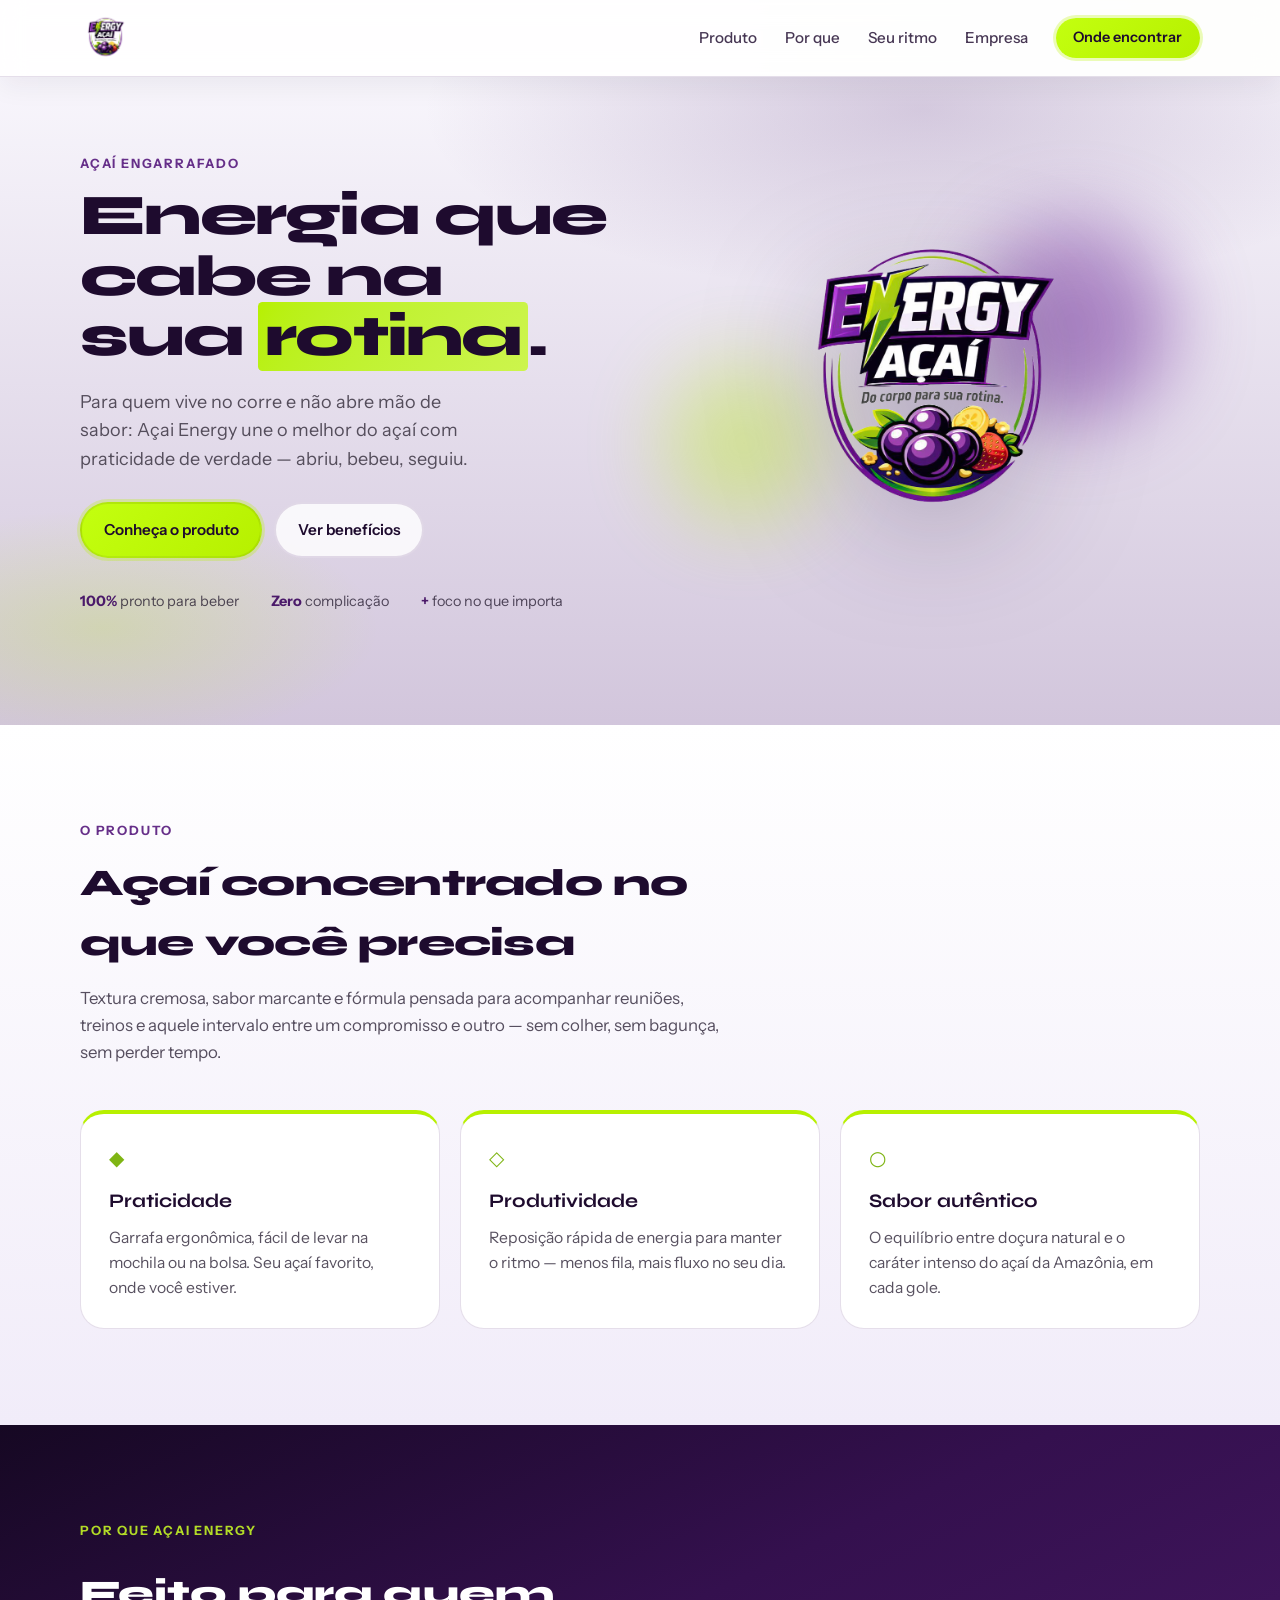
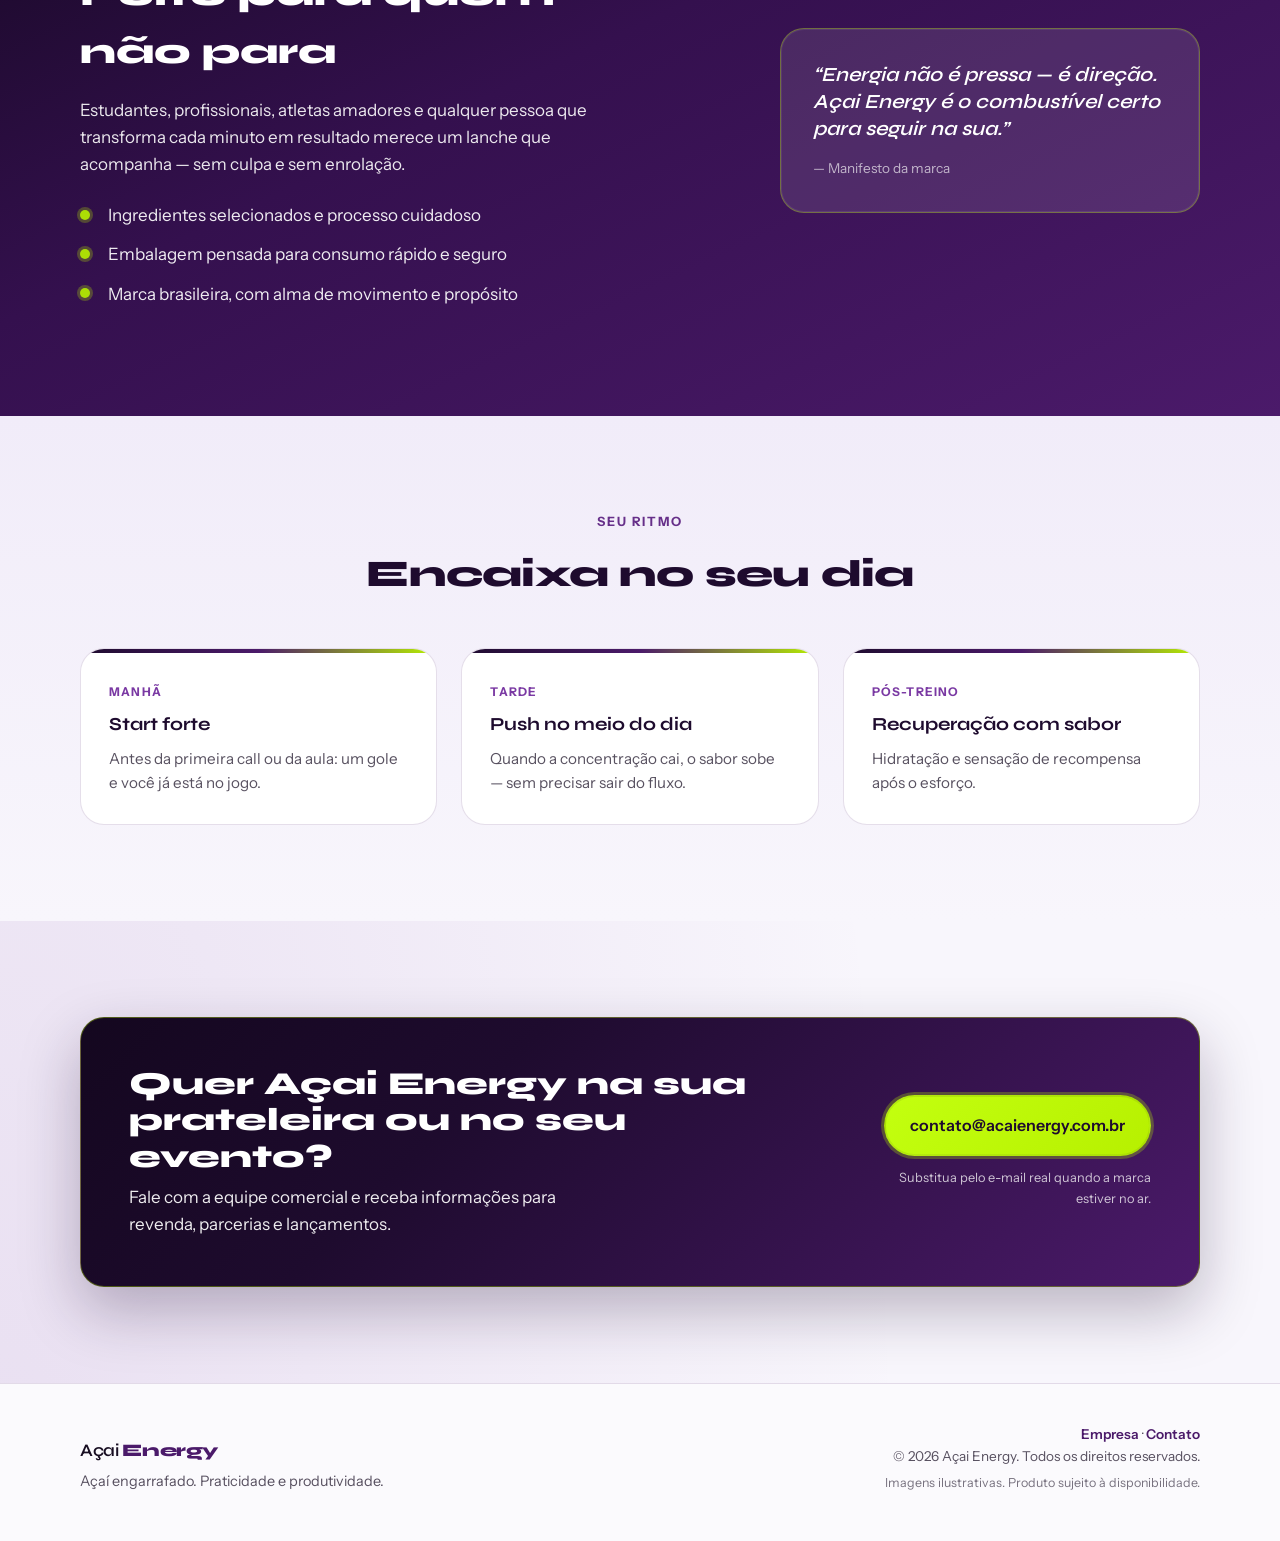
==== index.html @ cef70795 "First_Commit" ====
<!DOCTYPE html>
<html lang="pt-BR">
<head>
  <meta charset="UTF-8" />
  <meta name="viewport" content="width=device-width, initial-scale=1.0" />
  <meta name="description" content="Açai Energy — açaí engarrafado para quem busca praticidade e produtividade no dia a dia." />
  <title>Açai Energy | Açaí engarrafado para o seu ritmo</title>
  <link rel="preconnect" href="https://fonts.googleapis.com" />
  <link rel="preconnect" href="https://fonts.gstatic.com" crossorigin />
  <link href="https://fonts.googleapis.com/css2?family=Instrument+Sans:ital,wght@0,400..700;1,400..700&family=Syne:wght@500;600;700;800&display=swap" rel="stylesheet" />
  <link rel="stylesheet" href="css/styles.css" />
  <link rel="icon" href="data:image/svg+xml,<svg xmlns='http://www.w3.org/2000/svg' viewBox='0 0 32 32'><circle cx='16' cy='16' r='14' fill='%234c1f6d'/><path fill='%23bff400' d='M18 6l-2 8h4l-6 14 2-9H12l6-13z'/></svg>" />
</head>
<body>
  <a class="skip-link" href="#conteudo-principal">Pular para o conteúdo principal</a>

  <header class="site-header">
    <div class="wrap header-inner">
      <a class="logo" href="#conteudo-principal" aria-label="Energy Açaí — início">
        <img
          class="logo-img"
          src="assets/logo-energy-acai.png"
          width="200"
          height="200"
          alt="Energy Açaí — Do corpo para sua rotina."
        />
      </a>
      <nav class="nav" aria-label="Principal">
        <a href="#produto">Produto</a>
        <a href="#por-que">Por que</a>
        <a href="#ritmo">Seu ritmo</a>
        <a href="empresa.html">Empresa</a>
        <a class="nav-cta" href="#contato">Onde encontrar</a>
      </nav>
      <button type="button" class="menu-toggle" aria-expanded="false" aria-label="Abrir menu">
        <span></span><span></span><span></span>
      </button>
    </div>
  </header>

  <main id="conteudo-principal">
    <section class="hero">
      <div class="hero-bg" aria-hidden="true"></div>
      <div class="wrap hero-grid">
        <div class="hero-copy">
          <p class="eyebrow">Açaí engarrafado</p>
          <h1>Energia que cabe na sua <span class="hl">rotina</span>.</h1>
          <p class="lead">
            Para quem vive no corre e não abre mão de sabor: Açai Energy une o melhor do açaí
            com praticidade de verdade — abriu, bebeu, seguiu.
          </p>
          <div class="hero-actions">
            <a class="btn btn-primary" href="#produto">Conheça o produto</a>
            <a class="btn btn-ghost" href="#por-que">Ver benefícios</a>
          </div>
          <ul class="hero-stats" role="list">
            <li><strong>100%</strong> pronto para beber</li>
            <li><strong>Zero</strong> complicação</li>
            <li><strong>+</strong> foco no que importa</li>
          </ul>
        </div>
        <div class="hero-visual">
          <img
            class="hero-visual-img"
            src="assets/logo-energy-acai.png"
            width="400"
            height="400"
            alt=""
            decoding="async"
          />
          <div class="orb orb-1" aria-hidden="true"></div>
          <div class="orb orb-2" aria-hidden="true"></div>
        </div>
      </div>
    </section>

    <section id="produto" class="section product">
      <div class="wrap">
        <header class="section-head">
          <p class="eyebrow">O produto</p>
          <h2>Açaí concentrado no que você precisa</h2>
          <p class="section-sub">
            Textura cremosa, sabor marcante e fórmula pensada para acompanhar reuniões, treinos e aquele intervalo
            entre um compromisso e outro — sem colher, sem bagunça, sem perder tempo.
          </p>
        </header>
        <div class="product-grid">
          <article class="card card-feature">
            <div class="card-icon" aria-hidden="true">◆</div>
            <h3>Praticidade</h3>
            <p>Garrafa ergonômica, fácil de levar na mochila ou na bolsa. Seu açaí favorito, onde você estiver.</p>
          </article>
          <article class="card card-feature">
            <div class="card-icon" aria-hidden="true">◇</div>
            <h3>Produtividade</h3>
            <p>Reposição rápida de energia para manter o ritmo — menos fila, mais fluxo no seu dia.</p>
          </article>
          <article class="card card-feature">
            <div class="card-icon" aria-hidden="true">○</div>
            <h3>Sabor autêntico</h3>
            <p>O equilíbrio entre doçura natural e o caráter intenso do açaí da Amazônia, em cada gole.</p>
          </article>
        </div>
      </div>
    </section>

    <section id="por-que" class="section why">
      <div class="wrap why-inner">
        <div class="why-copy">
          <p class="eyebrow">Por que Açai Energy</p>
          <h2>Feito para quem não para</h2>
          <p>
            Estudantes, profissionais, atletas amadores e qualquer pessoa que transforma cada minuto em resultado
            merece um lanche que acompanha — sem culpa e sem enrolação.
          </p>
          <ul class="checklist" role="list">
            <li>Ingredientes selecionados e processo cuidadoso</li>
            <li>Embalagem pensada para consumo rápido e seguro</li>
            <li>Marca brasileira, com alma de movimento e propósito</li>
          </ul>
        </div>
        <div class="why-panel">
          <blockquote class="quote">
            <p>“Energia não é pressa — é direção. Açai Energy é o combustível certo para seguir na sua.”</p>
            <footer>— Manifesto da marca</footer>
          </blockquote>
        </div>
      </div>
    </section>

    <section id="ritmo" class="section rhythm">
      <div class="wrap">
        <header class="section-head section-head--center">
          <p class="eyebrow">Seu ritmo</p>
          <h2>Encaixa no seu dia</h2>
        </header>
        <div class="timeline">
          <div class="timeline-item">
            <span class="time">Manhã</span>
            <h3>Start forte</h3>
            <p>Antes da primeira call ou da aula: um gole e você já está no jogo.</p>
          </div>
          <div class="timeline-item">
            <span class="time">Tarde</span>
            <h3>Push no meio do dia</h3>
            <p>Quando a concentração cai, o sabor sobe — sem precisar sair do fluxo.</p>
          </div>
          <div class="timeline-item">
            <span class="time">Pós-treino</span>
            <h3>Recuperação com sabor</h3>
            <p>Hidratação e sensação de recompensa após o esforço.</p>
          </div>
        </div>
      </div>
    </section>

    <section id="contato" class="section cta">
      <div class="wrap cta-box">
        <div class="cta-copy">
          <h2>Quer Açai Energy na sua prateleira ou no seu evento?</h2>
          <p>Fale com a equipe comercial e receba informações para revenda, parcerias e lançamentos.</p>
        </div>
        <div class="cta-actions">
          <a class="btn btn-primary btn-lg" href="mailto:contato@acaienergy.com.br">contato@acaienergy.com.br</a>
          <p class="cta-note">Substitua pelo e-mail real quando a marca estiver no ar.</p>
        </div>
      </div>
    </section>
  </main>

  <footer class="site-footer">
    <div class="wrap footer-grid">
      <div class="footer-brand">
        <span class="logo-text logo-text--footer">Açai <strong>Energy</strong></span>
        <p class="footer-tag">Açaí engarrafado. Praticidade e produtividade.</p>
      </div>
      <div class="footer-meta">
        <p><a href="empresa.html">Empresa</a> · <a href="#contato">Contato</a></p>
        <p>© <span id="year"></span> Açai Energy. Todos os direitos reservados.</p>
        <p class="footer-small">Imagens ilustrativas. Produto sujeito à disponibilidade.</p>
      </div>
    </div>
  </footer>

  <script src="js/main.js"></script>
</body>
</html>
---- css/styles.css ----
/* Açai Energy — design tokens (paleta alinhada à logo Energy Açaí) */
:root {
  --purple-deep: #1e0b2e;
  --purple: #4b1a6a;
  --purple-soft: #7a39a3;
  --purple-mid: #34104e;
  --lime: #b7f000;
  --lime-dim: #7fb514;
  --white: #ffffff;
  --ink: #180e22;
  --muted: rgba(24, 14, 34, 0.72);
  --surface: #f8f6fc;
  --surface-soft: #f1ecf9;
  --stroke: rgba(75, 26, 106, 0.14);
  --radius: 14px;
  --radius-lg: 24px;
  --shadow: 0 24px 60px rgba(30, 11, 46, 0.28);
  --glow: 0 0 0 3px rgba(183, 240, 0, 0.28);
  --font-display: "Syne", system-ui, sans-serif;
  --font-body: "Instrument Sans", system-ui, sans-serif;
  --header-h: 76px;
}

*,
*::before,
*::after {
  box-sizing: border-box;
}

html {
  scroll-behavior: smooth;
}

body {
  margin: 0;
  font-family: var(--font-body);
  font-size: 1.0625rem;
  line-height: 1.6;
  color: var(--ink);
  background:
    radial-gradient(ellipse at top right, rgba(183, 240, 0, 0.08), transparent 40%),
    radial-gradient(ellipse at bottom left, rgba(122, 57, 163, 0.12), transparent 50%),
    var(--surface);
  -webkit-font-smoothing: antialiased;
}

img {
  max-width: 100%;
  height: auto;
  display: block;
}

a {
  color: inherit;
  text-decoration: none;
}

.wrap {
  width: min(1120px, 100% - 2.5rem);
  margin-inline: auto;
}

/* Header */
.site-header {
  position: sticky;
  top: 0;
  z-index: 100;
  background: color-mix(in srgb, var(--white) 90%, transparent);
  backdrop-filter: blur(12px);
  border-bottom: 1px solid var(--stroke);
  box-shadow: 0 10px 24px rgba(30, 11, 46, 0.06);
}

.header-inner {
  display: flex;
  align-items: center;
  justify-content: space-between;
  min-height: var(--header-h);
  gap: 1rem;
}

.logo {
  display: flex;
  align-items: center;
  line-height: 0;
}

.logo-img {
  height: 52px;
  width: auto;
  object-fit: contain;
  display: block;
}

.nav {
  display: flex;
  align-items: center;
  gap: 1.75rem;
}

.nav a:not(.nav-cta) {
  font-weight: 500;
  font-size: 0.95rem;
  color: color-mix(in srgb, var(--purple-deep) 82%, white);
  transition: color 0.2s;
}

.nav a:not(.nav-cta):hover {
  color: var(--purple);
}

.nav-cta {
  font-weight: 600;
  font-size: 0.9rem;
  padding: 0.55rem 1.1rem;
  border-radius: 999px;
  background: linear-gradient(135deg, #c3ff0f 0%, var(--lime) 100%);
  color: var(--purple-deep) !important;
  box-shadow: var(--glow);
  transition: transform 0.2s, box-shadow 0.2s, filter 0.2s;
}

.nav-cta:hover {
  transform: translateY(-1px);
  box-shadow: 0 8px 28px rgba(183, 240, 0, 0.45);
  filter: saturate(1.05);
}

.menu-toggle {
  display: none;
  flex-direction: column;
  gap: 5px;
  padding: 0.5rem;
  border: none;
  background: transparent;
  cursor: pointer;
}

.menu-toggle span {
  display: block;
  width: 22px;
  height: 2px;
  background: var(--ink);
  border-radius: 2px;
  transition: transform 0.25s, opacity 0.25s;
}


/* Hero */
.hero {
  position: relative;
  padding: clamp(2.5rem, 6vw, 5rem) 0 clamp(4rem, 10vw, 7rem);
  overflow: hidden;
}

.hero-bg {
  position: absolute;
  inset: 0;
  background:
    radial-gradient(ellipse 75% 55% at 72% 5%, rgba(76, 31, 109, 0.2), transparent 52%),
    radial-gradient(ellipse 45% 38% at 8% 85%, rgba(183, 240, 0, 0.2), transparent 48%),
    linear-gradient(180deg, var(--surface) 0%, color-mix(in srgb, var(--surface) 78%, var(--purple)) 100%);
  pointer-events: none;
}

.hero-grid {
  position: relative;
  display: grid;
  grid-template-columns: 1fr 1fr;
  gap: 3rem;
  align-items: center;
}

.eyebrow {
  font-size: 0.8rem;
  font-weight: 700;
  text-transform: uppercase;
  letter-spacing: 0.14em;
  color: color-mix(in srgb, var(--purple-soft) 78%, var(--purple-deep));
  margin: 0 0 0.75rem;
}

.hero-copy h1 {
  font-family: var(--font-display);
  font-size: clamp(2.35rem, 4.5vw, 3.65rem);
  font-weight: 800;
  line-height: 1.05;
  letter-spacing: -0.03em;
  margin: 0 0 1.25rem;
  color: var(--purple-deep);
}

.hl {
  background: linear-gradient(120deg, var(--lime) 0%, color-mix(in srgb, var(--lime) 70%, white) 100%);
  padding: 0 0.12em;
  border-radius: 0.08em;
  box-decoration-break: clone;
  -webkit-box-decoration-break: clone;
}

.lead {
  font-size: 1.125rem;
  color: color-mix(in srgb, var(--ink) 74%, white);
  max-width: 34ch;
  margin: 0 0 1.75rem;
}

.hero-actions {
  display: flex;
  flex-wrap: wrap;
  gap: 0.75rem;
  margin-bottom: 2rem;
}

.btn {
  display: inline-flex;
  align-items: center;
  justify-content: center;
  padding: 0.85rem 1.35rem;
  border-radius: 999px;
  font-weight: 600;
  font-size: 0.95rem;
  border: 2px solid transparent;
  transition: transform 0.2s, background 0.2s, border-color 0.2s, color 0.2s;
  cursor: pointer;
}

.btn-primary {
  background: linear-gradient(135deg, #c3ff0f 0%, var(--lime) 100%);
  color: var(--purple-deep);
  border-color: rgba(24, 14, 34, 0.08);
  box-shadow: var(--glow);
}

.btn-primary:hover {
  background: #d2ff3e;
  border-color: rgba(24, 14, 34, 0.12);
  transform: translateY(-2px);
}

.btn-ghost {
  background: color-mix(in srgb, var(--white) 82%, transparent);
  border-color: var(--stroke);
  color: var(--purple-deep);
}

.btn-ghost:hover {
  border-color: color-mix(in srgb, var(--purple) 55%, black);
  background: rgba(76, 31, 109, 0.08);
}

.btn-lg {
  padding: 1rem 1.5rem;
  font-size: 1rem;
}

.hero-stats {
  list-style: none;
  padding: 0;
  margin: 0;
  display: flex;
  flex-wrap: wrap;
  gap: 1.25rem 2rem;
  font-size: 0.9rem;
  color: var(--muted);
}

.hero-stats strong {
  color: var(--purple);
  font-weight: 700;
}

/* Hero — logo PNG (substitui ilustração da garrafa) */
.hero-visual {
  position: relative;
  display: flex;
  align-items: center;
  justify-content: center;
  min-height: clamp(280px, 42vw, 400px);
}

.hero-visual-img {
  position: relative;
  z-index: 2;
  width: min(100%, clamp(220px, 32vw, 340px));
  height: auto;
  object-fit: contain;
  filter: drop-shadow(var(--shadow));
  animation: float 5s ease-in-out infinite;
}

@keyframes float {
  0%,
  100% {
    transform: translateY(0);
  }
  50% {
    transform: translateY(-10px);
  }
}

.orb {
  position: absolute;
  border-radius: 50%;
  filter: blur(40px);
  opacity: 0.55;
  z-index: 1;
}

.orb-1 {
  width: 200px;
  height: 200px;
  background: var(--purple-soft);
  top: 10%;
  right: 5%;
}

.orb-2 {
  width: 160px;
  height: 160px;
  background: var(--lime);
  bottom: 15%;
  left: 0;
  opacity: 0.35;
}

/* Sections */
.section {
  padding: clamp(3.5rem, 8vw, 6rem) 0;
}

.section-head {
  max-width: 640px;
  margin-bottom: 2.75rem;
}

.section-head--center {
  text-align: center;
  margin-inline: auto;
}

.section-head h2 {
  font-family: var(--font-display);
  font-size: clamp(1.75rem, 3vw, 2.35rem);
  font-weight: 800;
  letter-spacing: -0.02em;
  color: var(--purple-deep);
  margin: 0 0 0.75rem;
}

.section-sub {
  margin: 0;
  color: var(--muted);
  font-size: 1.05rem;
}

.product {
  background: linear-gradient(180deg, var(--white) 0%, var(--surface-soft) 100%);
}

.product-grid {
  display: grid;
  grid-template-columns: repeat(3, 1fr);
  gap: 1.25rem;
}

.card {
  background: var(--white);
  border-radius: var(--radius-lg);
  padding: 1.75rem;
  border: 1px solid var(--stroke);
  border-top: 4px solid var(--lime);
  transition: transform 0.25s, box-shadow 0.25s;
}

.card:hover {
  transform: translateY(-4px);
  box-shadow: 0 20px 40px rgba(30, 11, 46, 0.12);
}

.card-icon {
  font-size: 1.25rem;
  color: var(--lime-dim);
  margin-bottom: 0.75rem;
}

.card-feature h3 {
  font-family: var(--font-display);
  font-size: 1.2rem;
  margin: 0 0 0.5rem;
  color: var(--purple-deep);
}

.card-feature p {
  margin: 0;
  font-size: 0.98rem;
  color: var(--muted);
}

/* Why */
.why {
  background: linear-gradient(155deg, #160823 0%, var(--purple-mid) 42%, var(--purple) 100%);
  color: var(--white);
}

.why .eyebrow {
  color: color-mix(in srgb, var(--lime) 85%, white);
}

.why-inner {
  display: grid;
  grid-template-columns: 1fr 1fr;
  gap: 3rem;
  align-items: center;
}

.why-copy h2 {
  font-family: var(--font-display);
  font-size: clamp(1.75rem, 3vw, 2.25rem);
  font-weight: 800;
  margin: 0 0 1rem;
  color: var(--white);
}

.why-copy > p {
  margin: 0 0 1.5rem;
  opacity: 0.9;
  max-width: 48ch;
}

.checklist {
  list-style: none;
  padding: 0;
  margin: 0;
}

.checklist li {
  position: relative;
  padding-left: 1.75rem;
  margin-bottom: 0.75rem;
  opacity: 0.92;
}

.checklist li::before {
  content: "";
  position: absolute;
  left: 0;
  top: 0.45em;
  width: 10px;
  height: 10px;
  border-radius: 50%;
  background: var(--lime);
  box-shadow: 0 0 0 3px rgba(191, 244, 0, 0.28);
}

.why-panel {
  display: flex;
  justify-content: flex-end;
}

.quote {
  margin: 0;
  padding: 2rem;
  background: rgba(255, 255, 255, 0.1);
  border-radius: var(--radius-lg);
  border: 1px solid rgba(183, 240, 0, 0.35);
  max-width: 420px;
  box-shadow: inset 0 0 0 1px rgba(255, 255, 255, 0.08);
}

.quote p {
  font-family: var(--font-display);
  font-size: 1.25rem;
  font-weight: 600;
  line-height: 1.35;
  margin: 0 0 1rem;
  font-style: italic;
}

.quote footer {
  font-size: 0.85rem;
  opacity: 0.65;
}

/* Rhythm */
.rhythm {
  background: linear-gradient(180deg, var(--surface-soft) 0%, var(--surface) 100%);
}

.timeline {
  display: grid;
  grid-template-columns: repeat(3, 1fr);
  gap: 1.5rem;
}

.timeline-item {
  padding: 1.75rem;
  background: var(--white);
  border-radius: var(--radius-lg);
  border: 1px solid var(--stroke);
  position: relative;
  overflow: hidden;
}

.timeline-item::before {
  content: "";
  position: absolute;
  top: 0;
  left: 0;
  right: 0;
  height: 4px;
  background: linear-gradient(90deg, var(--purple-deep), var(--purple), var(--lime));
}

.time {
  display: inline-block;
  font-size: 0.75rem;
  font-weight: 700;
  text-transform: uppercase;
  letter-spacing: 0.1em;
  color: var(--purple-soft);
  margin-bottom: 0.5rem;
}

.timeline-item h3 {
  font-family: var(--font-display);
  font-size: 1.15rem;
  margin: 0 0 0.5rem;
  color: var(--purple-deep);
}

.timeline-item p {
  margin: 0;
  font-size: 0.95rem;
  color: var(--muted);
}

/* CTA */
.cta {
  padding-bottom: clamp(4rem, 10vw, 6rem);
}

.cta-box {
  display: flex;
  flex-wrap: wrap;
  align-items: center;
  justify-content: space-between;
  gap: 2rem;
  padding: clamp(2rem, 5vw, 3rem);
  background: linear-gradient(135deg, #14071f 0%, var(--purple-deep) 34%, var(--purple) 100%);
  border-radius: var(--radius-lg);
  color: var(--white);
  box-shadow: var(--shadow);
  border: 1px solid rgba(183, 240, 0, 0.35);
}

.cta-copy {
  flex: 1 1 320px;
}

.cta-copy h2 {
  font-family: var(--font-display);
  font-size: clamp(1.5rem, 2.5vw, 2rem);
  font-weight: 800;
  margin: 0 0 0.5rem;
  line-height: 1.15;
}

.cta-copy p {
  margin: 0;
  opacity: 0.92;
  max-width: 42ch;
}

.cta-actions {
  flex: 0 1 auto;
  text-align: right;
}

.cta-actions .btn-primary {
  background: linear-gradient(135deg, #c3ff0f 0%, var(--lime) 100%);
  color: var(--purple-deep);
  border-color: rgba(24, 14, 34, 0.08);
}

.cta-actions .btn-primary:hover {
  background: var(--white);
  border-color: var(--white);
  color: var(--purple-deep);
}

.cta-note {
  margin: 0.75rem 0 0;
  font-size: 0.8rem;
  opacity: 0.75;
  max-width: 280px;
  margin-left: auto;
}

/* Footer */
.site-footer {
  padding: 2.5rem 0 3rem;
  border-top: 1px solid var(--stroke);
  background: color-mix(in srgb, var(--white) 72%, var(--surface-soft));
}

.footer-grid {
  display: flex;
  flex-wrap: wrap;
  justify-content: space-between;
  gap: 1.5rem;
  align-items: flex-end;
}

.logo-text--footer {
  font-family: var(--font-display);
  font-size: 1.1rem;
  font-weight: 600;
  letter-spacing: -0.02em;
}

.logo-text--footer strong {
  color: var(--purple);
  font-weight: 800;
}

.footer-tag {
  margin: 0.35rem 0 0;
  font-size: 0.9rem;
  color: var(--muted);
}

.footer-meta {
  text-align: right;
}

.footer-meta p {
  margin: 0;
  font-size: 0.85rem;
  color: var(--muted);
}

.footer-meta a {
  color: var(--purple);
  font-weight: 600;
}

.footer-meta a:hover {
  text-decoration: underline;
  text-underline-offset: 3px;
}

.footer-small {
  margin-top: 0.35rem !important;
  font-size: 0.78rem !important;
  opacity: 0.8;
}

/* Mobile */
@media (max-width: 900px) {
  .hero-grid,
  .why-inner,
  .product-grid,
  .timeline {
    grid-template-columns: 1fr;
  }

  .hero-visual {
    min-height: 300px;
    order: -1;
  }

  .why-panel {
    justify-content: flex-start;
  }

  .cta-actions {
    text-align: left;
  }

  .cta-note {
    margin-left: 0;
  }

  .footer-meta {
    text-align: left;
  }

  .nav {
    display: none;
  }

  .menu-toggle {
    display: flex;
  }

  .site-header.nav-open .nav {
    display: flex;
    flex-direction: column;
    position: absolute;
    top: var(--header-h);
    left: 0;
    right: 0;
    background: var(--white);
    padding: 1.25rem 1.5rem 1.5rem;
    border-bottom: 1px solid rgba(76, 31, 109, 0.1);
    gap: 1rem;
    box-shadow: 0 16px 40px rgba(30, 11, 46, 0.12);
  }

  .site-header.nav-open .menu-toggle span:nth-child(1) {
    transform: translateY(7px) rotate(45deg);
  }

  .site-header.nav-open .menu-toggle span:nth-child(2) {
    opacity: 0;
  }

  .site-header.nav-open .menu-toggle span:nth-child(3) {
    transform: translateY(-7px) rotate(-45deg);
  }
}

@media (prefers-reduced-motion: reduce) {
  html {
    scroll-behavior: auto;
  }

  .hero-visual-img {
    animation: none;
  }

  .btn,
  .card {
    transition: none;
  }
}

/* Acessibilidade — foco visível (WCAG 2.4.7) */
a:focus-visible,
button:focus-visible {
  outline: 3px solid var(--lime);
  outline-offset: 3px;
}

.nav-cta:focus-visible {
  outline-color: var(--purple-deep);
}

/* Skip link (WCAG 2.4.1 — bypass blocks) */
.skip-link {
  position: absolute;
  top: -120px;
  left: 50%;
  transform: translateX(-50%);
  z-index: 10000;
  padding: 0.65rem 1.25rem;
  border-radius: 999px;
  font-weight: 600;
  font-size: 0.9rem;
  background: var(--purple-deep);
  color: var(--white);
  box-shadow: 0 8px 24px rgba(30, 11, 46, 0.35);
  transition: top 0.2s ease;
}

.skip-link:focus,
.skip-link:focus-visible {
  top: 0.75rem;
  outline-offset: 4px;
}

/* Página Empresa */
.page-empresa {
  background: var(--surface);
}

.page-hero {
  position: relative;
  padding: clamp(2.5rem, 6vw, 4rem) 0 clamp(2rem, 4vw, 3rem);
  background: linear-gradient(165deg, #14071f 0%, var(--purple-mid) 50%, var(--purple) 100%);
  color: var(--white);
  overflow: hidden;
}

.page-hero::after {
  content: "";
  position: absolute;
  inset: 0;
  background:
    radial-gradient(ellipse 60% 80% at 100% 0%, rgba(191, 244, 0, 0.14), transparent 55%),
    linear-gradient(180deg, rgba(0, 0, 0, 0.14) 0%, rgba(0, 0, 0, 0.08) 55%, transparent 100%);
  pointer-events: none;
}

.page-hero .wrap {
  position: relative;
  z-index: 1;
}

.page-hero h1 {
  font-family: var(--font-display);
  font-size: clamp(1.85rem, 3.5vw, 2.75rem);
  font-weight: 800;
  letter-spacing: -0.03em;
  margin: 0 0 0.75rem;
  line-height: 1.1;
  text-shadow: 0 10px 30px rgba(0, 0, 0, 0.22);
}

.page-hero .lead {
  margin: 0;
  max-width: 52ch;
  opacity: 1;
  font-size: 1.08rem;
  color: rgba(255, 255, 255, 0.94);
  text-shadow: 0 8px 26px rgba(0, 0, 0, 0.18);
}

.page-breadcrumb {
  margin: 0 0 1rem;
  font-size: 0.85rem;
  opacity: 1;
  color: rgba(255, 255, 255, 0.88);
}

.page-breadcrumb a {
  text-decoration: underline;
  text-underline-offset: 3px;
}

.page-breadcrumb a:hover {
  color: var(--lime);
}

.page-section {
  padding: clamp(2.5rem, 5vw, 4rem) 0;
}

.page-section--alt {
  background: linear-gradient(180deg, var(--white) 0%, var(--surface-soft) 100%);
}

.page-section h2 {
  font-family: var(--font-display);
  font-size: clamp(1.45rem, 2.5vw, 1.85rem);
  font-weight: 800;
  color: var(--purple-deep);
  margin: 0 0 1.25rem;
  letter-spacing: -0.02em;
}

.page-section .section-intro {
  margin: 0 0 1.75rem;
  max-width: 65ch;
  color: rgba(26, 15, 36, 0.78);
  font-size: 1rem;
}

.mvv-grid {
  display: grid;
  grid-template-columns: repeat(3, 1fr);
  gap: 1.25rem;
}

.mvv-card {
  background: var(--white);
  border: 1px solid var(--stroke);
  border-radius: var(--radius-lg);
  padding: 1.5rem 1.65rem;
  border-top: 4px solid var(--lime);
}

.page-section--alt .mvv-card {
  background: var(--white);
}

.mvv-card h3 {
  font-family: var(--font-display);
  font-size: 1.15rem;
  margin: 0 0 0.65rem;
  color: var(--purple);
}

.mvv-card p,
.mvv-card ul {
  margin: 0;
  font-size: 0.98rem;
  color: var(--muted);
}

.mvv-card ul {
  padding-left: 1.15rem;
}

.mvv-card li + li {
  margin-top: 0.4rem;
}

.ux-table-wrap {
  overflow-x: auto;
  border-radius: var(--radius-lg);
  border: 1px solid var(--stroke);
  background: var(--white);
}

.ux-table {
  width: 100%;
  border-collapse: collapse;
  font-size: 0.95rem;
}

.ux-table th,
.ux-table td {
  padding: 0.85rem 1rem;
  text-align: left;
  vertical-align: top;
  border-bottom: 1px solid rgba(76, 31, 109, 0.08);
}

.ux-table th {
  font-family: var(--font-display);
  font-weight: 700;
  font-size: 0.82rem;
  text-transform: uppercase;
  letter-spacing: 0.06em;
  color: var(--purple);
  background: color-mix(in srgb, var(--surface-soft) 85%, white);
}

.ux-table tr:last-child td {
  border-bottom: none;
}

.ux-table td:first-child {
  font-weight: 600;
  color: var(--purple-deep);
  white-space: nowrap;
}

.ux-ref {
  font-size: 0.88rem;
  color: var(--muted);
}

.refs-block {
  background: var(--white);
  border: 1px solid var(--stroke);
  border-radius: var(--radius-lg);
  padding: 1.5rem 1.75rem;
  max-width: 720px;
}

.refs-block h3 {
  font-family: var(--font-display);
  font-size: 1.05rem;
  margin: 0 0 0.75rem;
  color: var(--purple-deep);
}

.refs-block ol {
  margin: 0;
  padding-left: 1.25rem;
  color: var(--muted);
  font-size: 0.92rem;
  line-height: 1.55;
}

.refs-block li + li {
  margin-top: 0.65rem;
}

.ref-ia-rule {
  margin-top: 1.25rem;
  padding: 1rem 1.1rem;
  border-radius: var(--radius);
  background: color-mix(in srgb, var(--lime) 12%, transparent);
  border: 1px solid rgba(191, 244, 0, 0.45);
  font-size: 0.9rem;
  color: var(--ink);
}

.ref-ia-rule strong {
  color: var(--purple-deep);
}

.page-footer-actions {
  margin-top: 2rem;
  display: flex;
  flex-wrap: wrap;
  gap: 0.75rem;
}

@media (max-width: 900px) {
  .mvv-grid {
    grid-template-columns: 1fr;
  }

  .ux-table td:first-child {
    white-space: normal;
  }
}
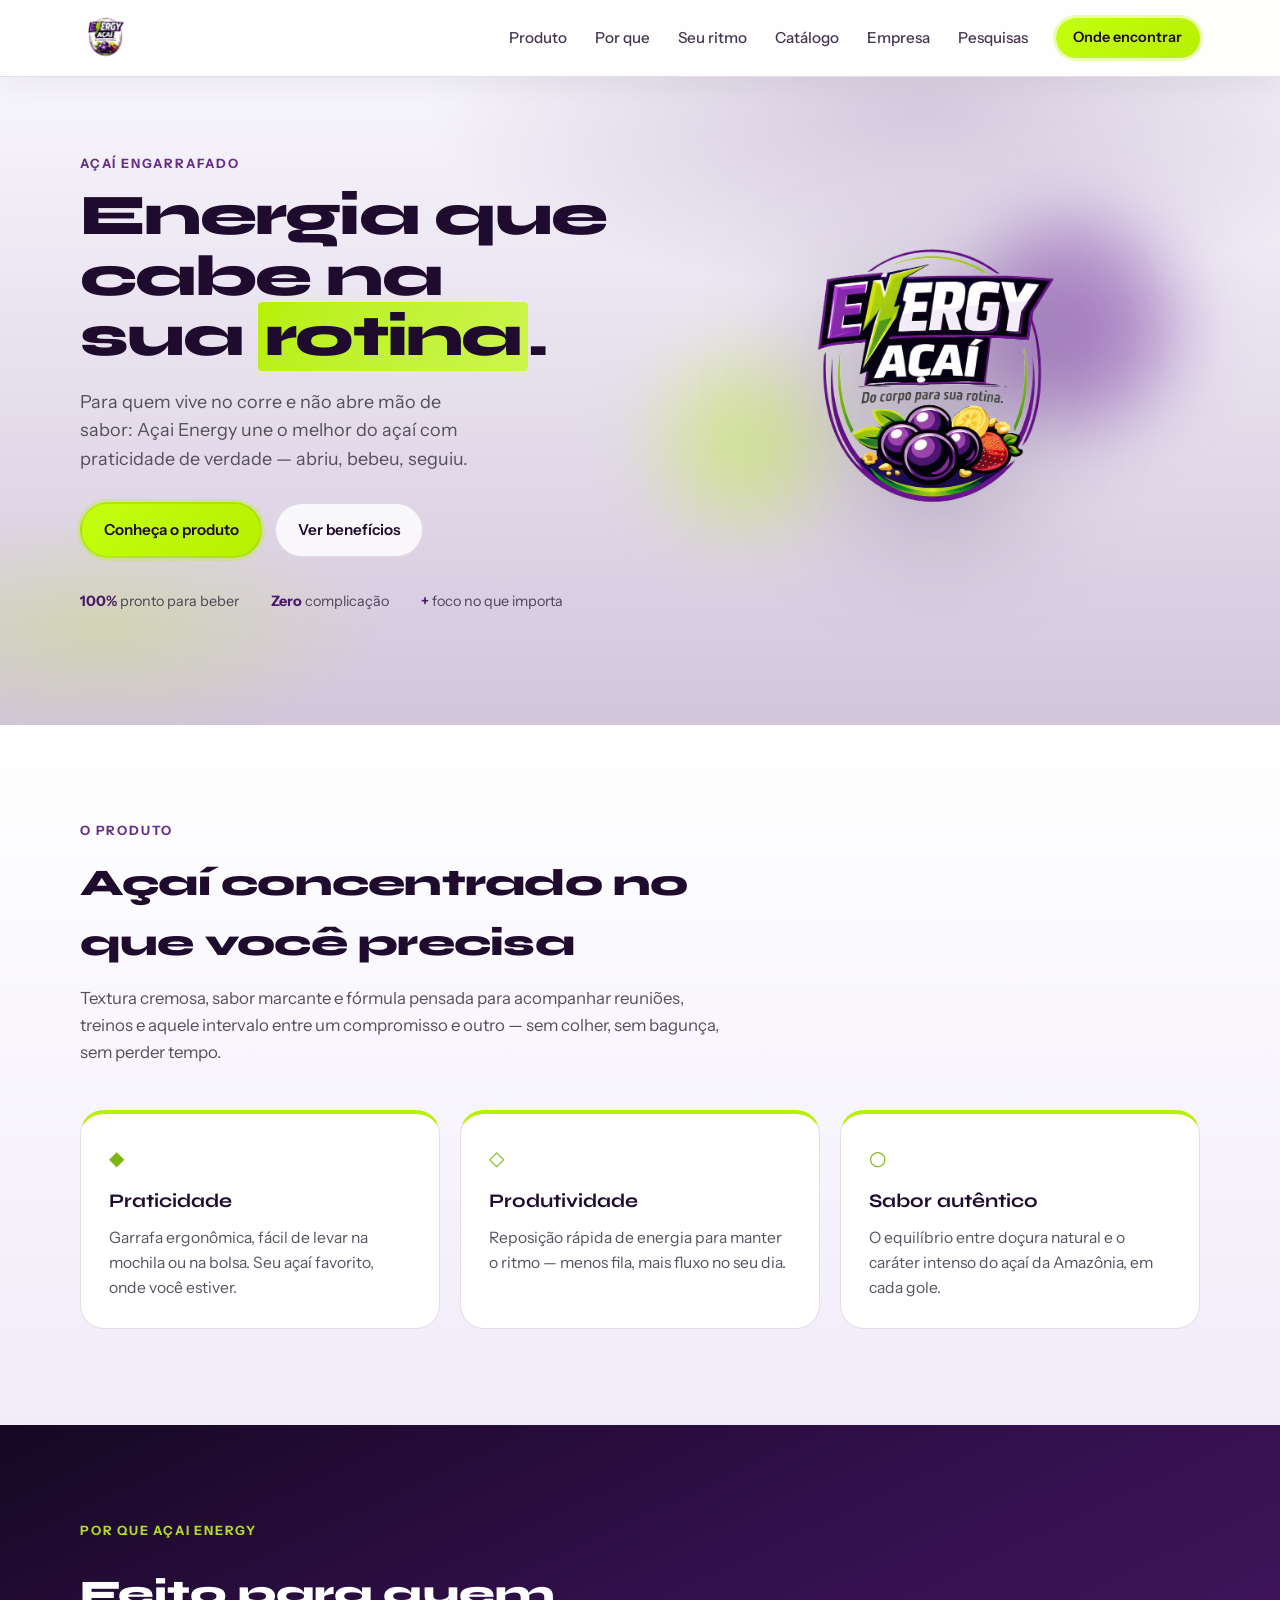
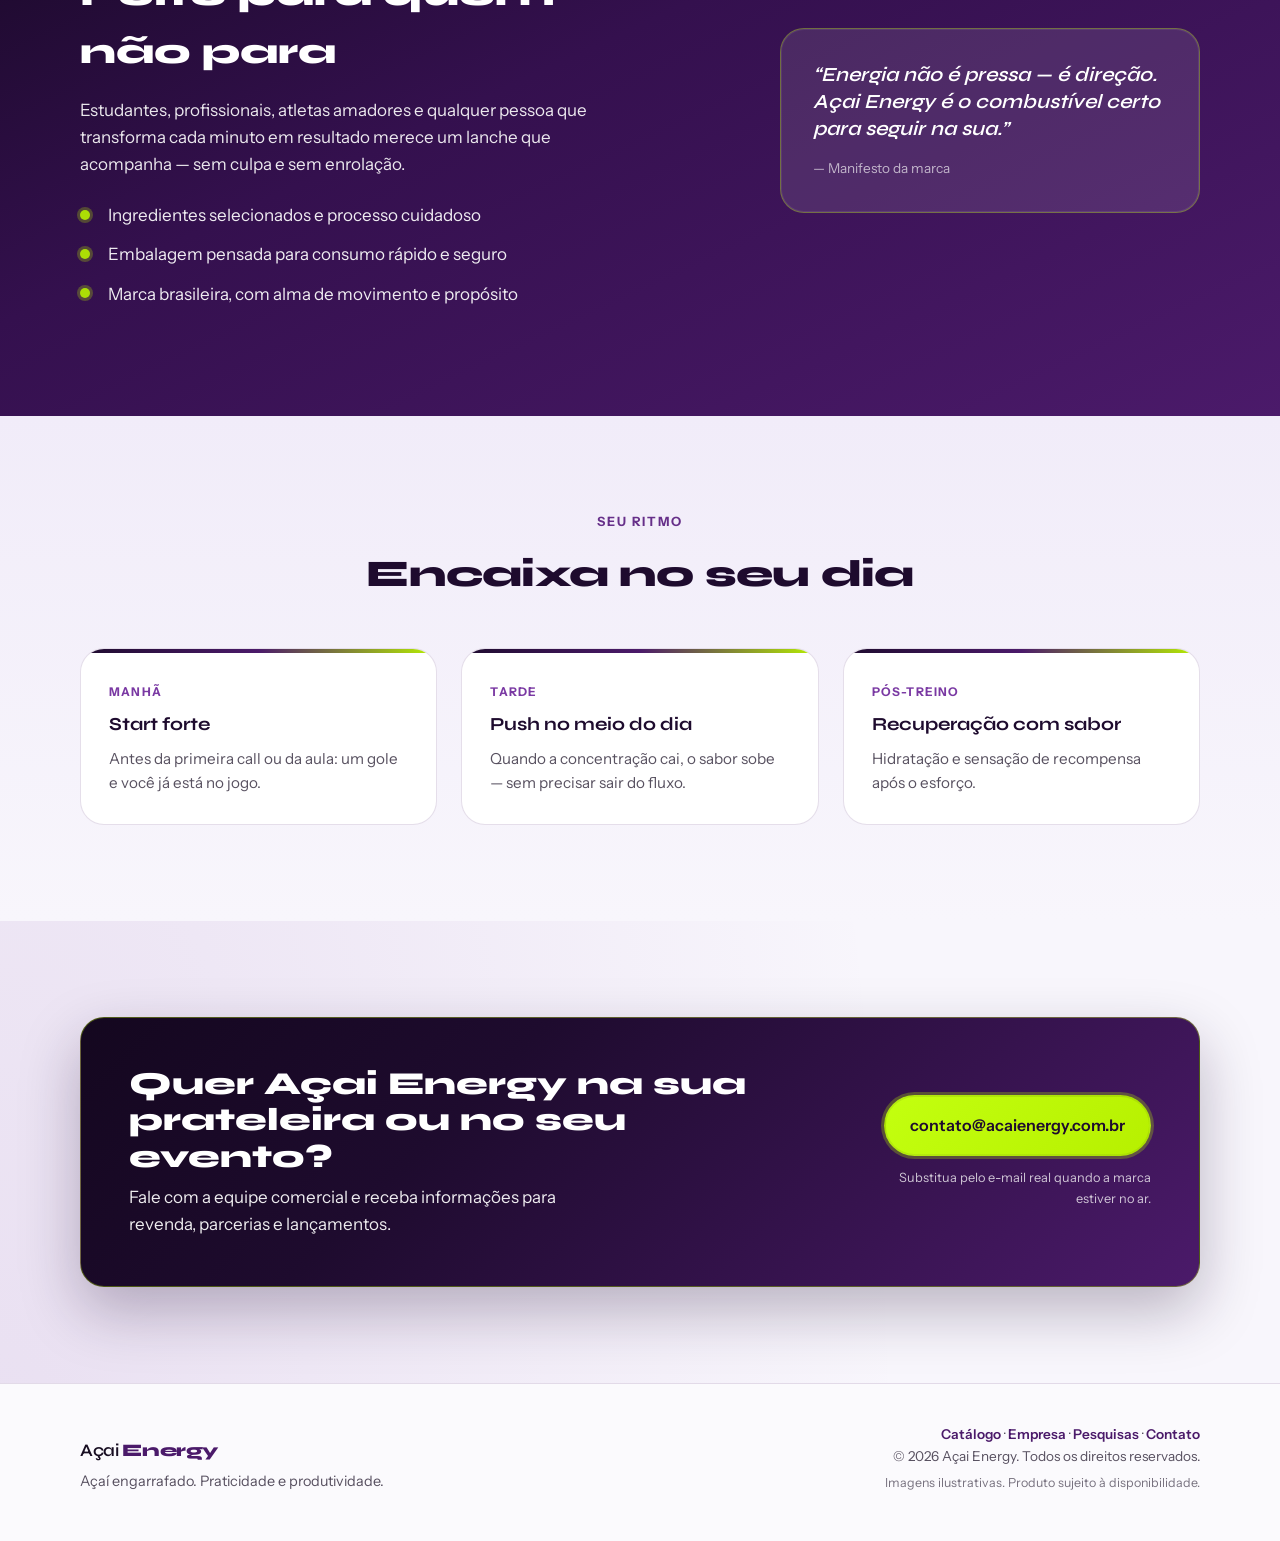
==== commit 5d950929: "Catalogo e pesquisas" ====
--- a/index.html
+++ b/index.html
@@ -29,7 +29,9 @@
         <a href="#produto">Produto</a>
         <a href="#por-que">Por que</a>
         <a href="#ritmo">Seu ritmo</a>
+        <a href="catalogo.html">Catálogo</a>
         <a href="empresa.html">Empresa</a>
+        <a href="pesquisas.html">Pesquisas</a>
         <a class="nav-cta" href="#contato">Onde encontrar</a>
       </nav>
       <button type="button" class="menu-toggle" aria-expanded="false" aria-label="Abrir menu">
@@ -175,7 +177,7 @@
         <p class="footer-tag">Açaí engarrafado. Praticidade e produtividade.</p>
       </div>
       <div class="footer-meta">
-        <p><a href="empresa.html">Empresa</a> · <a href="#contato">Contato</a></p>
+        <p><a href="catalogo.html">Catálogo</a> · <a href="empresa.html">Empresa</a> · <a href="pesquisas.html">Pesquisas</a> · <a href="#contato">Contato</a></p>
         <p>© <span id="year"></span> Açai Energy. Todos os direitos reservados.</p>
         <p class="footer-small">Imagens ilustrativas. Produto sujeito à disponibilidade.</p>
       </div>
--- a/css/styles.css
+++ b/css/styles.css
@@ -1000,3 +1000,764 @@
     white-space: normal;
   }
 }
+
+/* Página Catálogo */
+.page-catalogo {
+  background: var(--surface);
+}
+
+/* Página Pesquisas */
+.page-pesquisas {
+  background: var(--surface);
+}
+
+.page-hero--surveys {
+  background: linear-gradient(165deg, #14071f 0%, var(--purple-mid) 50%, var(--purple) 100%);
+}
+
+.surveys-config code {
+  user-select: all;
+}
+
+.surveys-grid {
+  margin-top: 1.25rem;
+  display: grid;
+  grid-template-columns: repeat(3, 1fr);
+  gap: 1.25rem;
+}
+
+.survey-card {
+  background: var(--white);
+  border-radius: var(--radius-lg);
+  border: 1px solid var(--stroke);
+  border-top: 4px solid var(--lime);
+  padding: 1.25rem;
+  box-shadow: 0 18px 40px rgba(30, 11, 46, 0.08);
+  display: flex;
+  flex-direction: column;
+  gap: 0.75rem;
+}
+
+.survey-top {
+  display: flex;
+  align-items: flex-start;
+  justify-content: space-between;
+  gap: 0.75rem;
+}
+
+.survey-card h3 {
+  margin: 0;
+  font-family: var(--font-display);
+  font-size: 1.15rem;
+  font-weight: 800;
+  letter-spacing: -0.02em;
+  color: var(--purple-deep);
+  line-height: 1.1;
+}
+
+.survey-desc {
+  margin: 0;
+  color: color-mix(in srgb, var(--ink) 78%, white);
+  font-size: 0.98rem;
+  line-height: 1.5;
+  display: -webkit-box;
+  -webkit-line-clamp: 3;
+  -webkit-box-orient: vertical;
+  overflow: hidden;
+  min-height: calc(3 * 1.5em);
+}
+
+.survey-btn {
+  width: 100%;
+  justify-content: center;
+  margin-top: auto;
+}
+
+@media (max-width: 900px) {
+  .surveys-grid {
+    grid-template-columns: 1fr;
+  }
+
+  .survey-top,
+  .catalog-card-top {
+    flex-direction: column;
+    align-items: flex-start;
+  }
+
+  .tag {
+    max-width: 100%;
+  }
+}
+
+.catalog-hero {
+  position: relative;
+  padding: clamp(2.25rem, 5vw, 3.25rem) 0;
+  background: linear-gradient(165deg, #14071f 0%, var(--purple-mid) 52%, var(--purple) 100%);
+  color: var(--white);
+  overflow: hidden;
+}
+
+.catalog-hero::after {
+  content: "";
+  position: absolute;
+  inset: 0;
+  background:
+    radial-gradient(ellipse 60% 80% at 100% 0%, rgba(183, 240, 0, 0.16), transparent 55%),
+    radial-gradient(ellipse 40% 55% at 0% 100%, rgba(122, 57, 163, 0.22), transparent 55%),
+    linear-gradient(180deg, rgba(0, 0, 0, 0.16) 0%, transparent 60%);
+  pointer-events: none;
+}
+
+.catalog-hero-inner {
+  position: relative;
+  z-index: 1;
+  display: flex;
+  align-items: flex-end;
+  justify-content: space-between;
+  gap: 1.5rem;
+  flex-wrap: wrap;
+}
+
+.catalog-hero h1 {
+  font-family: var(--font-display);
+  font-size: clamp(1.85rem, 3.5vw, 2.75rem);
+  font-weight: 800;
+  letter-spacing: -0.03em;
+  margin: 0 0 0.75rem;
+  line-height: 1.1;
+  text-shadow: 0 10px 30px rgba(0, 0, 0, 0.22);
+}
+
+.catalog-sub {
+  margin: 0;
+  max-width: 60ch;
+  color: rgba(255, 255, 255, 0.94);
+  text-shadow: 0 8px 26px rgba(0, 0, 0, 0.18);
+  font-size: 1.05rem;
+}
+
+.catalog-badges {
+  display: flex;
+  flex-wrap: wrap;
+  gap: 0.6rem;
+}
+
+.badge {
+  display: inline-flex;
+  align-items: center;
+  padding: 0.5rem 0.85rem;
+  border-radius: 999px;
+  font-weight: 700;
+  font-size: 0.82rem;
+  letter-spacing: 0.02em;
+  background: rgba(255, 255, 255, 0.1);
+  border: 1px solid rgba(255, 255, 255, 0.16);
+}
+
+.badge--lime {
+  background: rgba(183, 240, 0, 0.14);
+  border-color: rgba(183, 240, 0, 0.45);
+}
+
+.catalog-section {
+  padding: clamp(2.75rem, 6vw, 4.5rem) 0;
+}
+
+.catalog-title {
+  font-family: var(--font-display);
+  font-size: clamp(1.55rem, 2.7vw, 2.05rem);
+  font-weight: 800;
+  color: var(--purple-deep);
+  margin: 0 0 0.65rem;
+  letter-spacing: -0.02em;
+}
+
+.catalog-intro {
+  margin: 0 0 1.75rem;
+  color: color-mix(in srgb, var(--ink) 76%, white);
+  max-width: 75ch;
+}
+
+.catalog-grid {
+  display: grid;
+  grid-template-columns: repeat(3, 1fr);
+  gap: 1.25rem;
+}
+
+.catalog-card {
+  background: var(--white);
+  border-radius: var(--radius-lg);
+  border: 1px solid var(--stroke);
+  overflow: hidden;
+  box-shadow: 0 18px 40px rgba(30, 11, 46, 0.08);
+  transition: transform 0.25s, box-shadow 0.25s;
+  display: flex;
+  flex-direction: column;
+}
+
+.catalog-card:hover {
+  transform: translateY(-4px);
+  box-shadow: 0 22px 48px rgba(30, 11, 46, 0.12);
+}
+
+.catalog-img-slot {
+  aspect-ratio: 16 / 10;
+  background: color-mix(in srgb, var(--surface-soft) 70%, white);
+  border-bottom: 1px solid var(--stroke);
+  position: relative;
+  overflow: hidden;
+}
+
+.catalog-img-slot img {
+  width: 100%;
+  height: 100%;
+  object-fit: cover;
+  object-position: center;
+  display: block;
+}
+
+.catalog-img-slot:not(:has(img)) {
+  background:
+    radial-gradient(ellipse 70% 70% at 30% 20%, rgba(183, 240, 0, 0.14), transparent 60%),
+    radial-gradient(ellipse 60% 60% at 80% 70%, rgba(122, 57, 163, 0.18), transparent 62%),
+    linear-gradient(135deg, rgba(75, 26, 106, 0.12) 0%, rgba(75, 26, 106, 0.04) 60%, rgba(183, 240, 0, 0.08) 100%);
+}
+
+.catalog-img-slot:not(:has(img))::after {
+  content: "Imagem do sabor";
+  position: absolute;
+  inset: 0;
+  display: grid;
+  place-items: center;
+  font-weight: 800;
+  letter-spacing: -0.01em;
+  font-size: 0.95rem;
+  color: rgba(24, 14, 34, 0.55);
+}
+
+.catalog-card-body {
+  padding: 1.2rem 1.25rem 1.25rem;
+  display: flex;
+  flex-direction: column;
+  gap: 0.75rem;
+  flex: 1;
+}
+
+.catalog-price-chips {
+  display: flex;
+  flex-wrap: wrap;
+  gap: 0.45rem;
+}
+
+.chip {
+  display: inline-flex;
+  align-items: center;
+  padding: 0.35rem 0.55rem;
+  border-radius: 999px;
+  font-weight: 800;
+  font-size: 0.78rem;
+  border: 1px solid var(--stroke);
+  background: color-mix(in srgb, var(--surface-soft) 70%, white);
+  color: rgba(24, 14, 34, 0.78);
+}
+
+.chip--supp {
+  border-color: rgba(183, 240, 0, 0.55);
+  background: rgba(183, 240, 0, 0.12);
+  color: var(--purple-deep);
+}
+
+.buy-box {
+  margin-top: 0.2rem;
+  padding: 0.85rem;
+  border-radius: 18px;
+  border: 1px solid var(--stroke);
+  background: color-mix(in srgb, var(--white) 75%, var(--surface-soft));
+}
+
+.buy-row {
+  display: flex;
+  gap: 0.75rem;
+  align-items: center;
+  justify-content: space-between;
+  flex-wrap: wrap;
+}
+
+.buy-row--bottom {
+  margin-top: 0.65rem;
+}
+
+.buy-field {
+  display: grid;
+  gap: 0.35rem;
+  flex: 1 1 140px;
+}
+
+.buy-field--toggle {
+  flex: 1 1 180px;
+}
+
+.buy-label {
+  font-size: 0.72rem;
+  font-weight: 800;
+  text-transform: uppercase;
+  letter-spacing: 0.1em;
+  color: rgba(24, 14, 34, 0.7);
+}
+
+.buy-select {
+  appearance: none;
+  width: 100%;
+  border-radius: 14px;
+  padding: 0.55rem 0.75rem;
+  border: 1px solid var(--stroke);
+  background: var(--white);
+  font-weight: 700;
+  color: var(--purple-deep);
+}
+
+.toggle {
+  display: flex;
+  align-items: center;
+  gap: 0.55rem;
+  padding: 0.5rem 0.6rem;
+  border-radius: 14px;
+  border: 1px solid var(--stroke);
+  background: var(--white);
+}
+
+.toggle input {
+  position: absolute;
+  opacity: 0;
+  width: 1px;
+  height: 1px;
+}
+
+.toggle-ui {
+  width: 36px;
+  height: 20px;
+  border-radius: 999px;
+  background: rgba(75, 26, 106, 0.14);
+  border: 1px solid rgba(75, 26, 106, 0.2);
+  position: relative;
+  flex: 0 0 auto;
+}
+
+.toggle-ui::after {
+  content: "";
+  position: absolute;
+  top: 2px;
+  left: 2px;
+  width: 16px;
+  height: 16px;
+  border-radius: 50%;
+  background: var(--white);
+  box-shadow: 0 8px 18px rgba(30, 11, 46, 0.18);
+  transition: transform 0.18s ease, background 0.18s ease;
+}
+
+.toggle-text {
+  font-weight: 800;
+  font-size: 0.84rem;
+  color: var(--purple-deep);
+  white-space: nowrap;
+  overflow: hidden;
+  text-overflow: ellipsis;
+}
+
+.toggle:has(input:checked) {
+  border-color: rgba(183, 240, 0, 0.6);
+  background: rgba(183, 240, 0, 0.08);
+}
+
+.toggle:has(input:checked) .toggle-ui {
+  background: rgba(183, 240, 0, 0.35);
+  border-color: rgba(183, 240, 0, 0.55);
+}
+
+.toggle:has(input:checked) .toggle-ui::after {
+  transform: translateX(16px);
+  background: #eaff8b;
+}
+
+.buy-price {
+  display: grid;
+  gap: 0.15rem;
+  flex: 1 1 140px;
+}
+
+.buy-price-label {
+  font-size: 0.72rem;
+  font-weight: 800;
+  text-transform: uppercase;
+  letter-spacing: 0.1em;
+  color: rgba(24, 14, 34, 0.7);
+}
+
+.buy-price-value {
+  font-family: var(--font-display);
+  font-weight: 800;
+  font-size: 1.25rem;
+  letter-spacing: -0.02em;
+  color: var(--purple-deep);
+}
+
+.buy-btn {
+  padding: 0.75rem 1.05rem;
+  font-size: 0.92rem;
+  flex: 0 0 auto;
+}
+
+.cart-link {
+  font: inherit;
+  border: 1px solid rgba(183, 240, 0, 0.55);
+  background: rgba(183, 240, 0, 0.12);
+  color: var(--purple-deep);
+  font-weight: 800;
+  border-radius: 999px;
+  padding: 0.45rem 0.8rem;
+  cursor: pointer;
+}
+
+.cart-count {
+  display: inline-flex;
+  align-items: center;
+  justify-content: center;
+  min-width: 1.5rem;
+  height: 1.5rem;
+  margin-left: 0.35rem;
+  border-radius: 999px;
+  background: var(--purple-deep);
+  color: var(--white);
+  font-size: 0.8rem;
+  font-weight: 800;
+}
+
+.cart-drawer[aria-hidden="true"] {
+  display: none;
+}
+
+.cart-drawer {
+  position: fixed;
+  inset: 0;
+  background: rgba(0, 0, 0, 0.45);
+  z-index: 1000;
+  padding: 1rem;
+}
+
+.cart-panel {
+  width: min(520px, 100%);
+  margin-left: auto;
+  height: 100%;
+  background: var(--white);
+  border-radius: var(--radius-lg);
+  border: 1px solid var(--stroke);
+  box-shadow: 0 30px 80px rgba(0, 0, 0, 0.35);
+  display: flex;
+  flex-direction: column;
+  overflow: hidden;
+}
+
+.cart-header {
+  padding: 1rem 1.1rem;
+  border-bottom: 1px solid var(--stroke);
+  display: flex;
+  align-items: center;
+  justify-content: space-between;
+  gap: 1rem;
+  background: color-mix(in srgb, var(--surface-soft) 60%, white);
+}
+
+.cart-header h2 {
+  margin: 0;
+  font-family: var(--font-display);
+  font-size: 1.2rem;
+  font-weight: 800;
+  color: var(--purple-deep);
+}
+
+.cart-close {
+  font: inherit;
+  border: 1px solid var(--stroke);
+  background: var(--white);
+  padding: 0.5rem 0.8rem;
+  border-radius: 999px;
+  cursor: pointer;
+  font-weight: 800;
+  color: var(--purple-deep);
+}
+
+.cart-body {
+  padding: 1rem 1.1rem 1.1rem;
+  overflow: auto;
+}
+
+.cart-items {
+  list-style: none;
+  padding: 0;
+  margin: 0 0 1rem;
+  display: grid;
+  gap: 0.75rem;
+}
+
+.cart-item {
+  border: 1px solid var(--stroke);
+  border-radius: 18px;
+  padding: 0.75rem 0.85rem;
+  background: color-mix(in srgb, var(--surface-soft) 55%, white);
+  display: grid;
+  grid-template-columns: 1fr auto;
+  gap: 0.5rem 0.75rem;
+  align-items: center;
+}
+
+.cart-item strong {
+  color: var(--purple-deep);
+}
+
+.cart-item small {
+  color: rgba(24, 14, 34, 0.72);
+}
+
+.qty {
+  display: inline-flex;
+  align-items: center;
+  gap: 0.4rem;
+}
+
+.qty button {
+  width: 30px;
+  height: 30px;
+  border-radius: 10px;
+  border: 1px solid var(--stroke);
+  background: var(--white);
+  cursor: pointer;
+  font-weight: 900;
+  color: var(--purple-deep);
+}
+
+.cart-summary {
+  border: 1px solid rgba(183, 240, 0, 0.45);
+  border-radius: 18px;
+  padding: 0.85rem 0.95rem;
+  background: rgba(183, 240, 0, 0.08);
+  margin-bottom: 1rem;
+}
+
+.cart-total {
+  display: flex;
+  justify-content: space-between;
+  gap: 1rem;
+  font-weight: 800;
+  color: var(--purple-deep);
+}
+
+.cart-hint {
+  margin: 0.35rem 0 0;
+  font-size: 0.88rem;
+  color: rgba(24, 14, 34, 0.72);
+}
+
+.checkout-grid {
+  display: grid;
+  grid-template-columns: 1fr 1fr;
+  gap: 0.75rem;
+}
+
+.checkout-field {
+  display: grid;
+  gap: 0.35rem;
+}
+
+.checkout-field--full {
+  grid-column: 1 / -1;
+}
+
+.checkout-field span {
+  font-size: 0.72rem;
+  font-weight: 800;
+  text-transform: uppercase;
+  letter-spacing: 0.1em;
+  color: rgba(24, 14, 34, 0.7);
+}
+
+.checkout-field input {
+  width: 100%;
+  border-radius: 14px;
+  padding: 0.55rem 0.75rem;
+  border: 1px solid var(--stroke);
+  background: var(--white);
+  font-weight: 700;
+  color: var(--purple-deep);
+}
+
+.checkout-actions {
+  display: flex;
+  gap: 0.75rem;
+  justify-content: space-between;
+  margin-top: 0.85rem;
+}
+
+.checkout-note {
+  margin: 0.75rem 0 0;
+  font-size: 0.85rem;
+  color: rgba(24, 14, 34, 0.68);
+}
+
+/* Catálogo: mais compacto */
+.catalog-card-body {
+  padding: 1rem 1.05rem 1.05rem;
+  gap: 0.6rem;
+}
+
+.catalog-card h3 {
+  font-size: 1.2rem;
+}
+
+.catalog-desc {
+  font-size: 0.95rem;
+}
+
+@media (max-width: 900px) {
+  .checkout-grid {
+    grid-template-columns: 1fr;
+  }
+}
+.catalog-card-top {
+  display: flex;
+  align-items: center;
+  justify-content: space-between;
+  gap: 0.75rem;
+}
+
+.catalog-card h3 {
+  margin: 0;
+  font-family: var(--font-display);
+  font-size: 1.25rem;
+  font-weight: 800;
+  letter-spacing: -0.02em;
+  color: var(--purple-deep);
+  line-height: 1.1;
+}
+
+.tag {
+  display: inline-flex;
+  align-items: center;
+  padding: 0.32rem 0.55rem;
+  border-radius: 999px;
+  font-weight: 800;
+  font-size: 0.75rem;
+  background: rgba(183, 240, 0, 0.16);
+  border: 1px solid rgba(183, 240, 0, 0.45);
+  color: var(--purple-deep);
+  white-space: normal;
+  line-height: 1.1;
+  text-align: center;
+  max-width: 18ch;
+}
+
+.catalog-card-top .tag {
+  flex: 0 0 auto;
+}
+
+.tag--soft {
+  background: rgba(75, 26, 106, 0.08);
+  border-color: rgba(75, 26, 106, 0.18);
+  color: color-mix(in srgb, var(--purple-deep) 90%, white);
+}
+
+.catalog-desc {
+  margin: 0;
+  color: color-mix(in srgb, var(--ink) 78%, white);
+  font-size: 0.98rem;
+  line-height: 1.5;
+  display: -webkit-box;
+  -webkit-line-clamp: 2;
+  -webkit-box-orient: vertical;
+  overflow: hidden;
+  min-height: calc(2 * 1.5em);
+}
+
+.catalog-prices {
+  display: grid;
+  grid-template-columns: repeat(3, 1fr);
+  gap: 0.75rem;
+  margin: 0.25rem 0 0.25rem;
+}
+
+.price {
+  border: 1px solid var(--stroke);
+  border-radius: 16px;
+  padding: 0.75rem 0.85rem;
+  background: color-mix(in srgb, var(--surface-soft) 65%, white);
+  min-height: 92px;
+  display: flex;
+  flex-direction: column;
+  justify-content: center;
+  align-items: flex-start;
+}
+
+.price--supp {
+  border-color: rgba(183, 240, 0, 0.65);
+  background:
+    radial-gradient(ellipse 80% 80% at 20% 20%, rgba(183, 240, 0, 0.14), transparent 60%),
+    color-mix(in srgb, var(--surface-soft) 55%, white);
+  box-shadow: 0 10px 24px rgba(30, 11, 46, 0.08);
+}
+
+.price--supp .size {
+  color: rgba(24, 14, 34, 0.76);
+}
+
+.price--supp .value {
+  color: var(--purple-deep);
+}
+
+.size {
+  display: block;
+  font-weight: 800;
+  font-size: 0.78rem;
+  color: rgba(24, 14, 34, 0.7);
+  text-transform: uppercase;
+  letter-spacing: 0.09em;
+}
+
+.value {
+  display: block;
+  font-family: var(--font-display);
+  font-weight: 800;
+  font-size: 1.15rem;
+  color: var(--purple-deep);
+  margin-top: 0.2rem;
+  line-height: 1.05;
+}
+
+.catalog-cta {
+  width: 100%;
+  justify-content: center;
+  margin-top: auto;
+}
+
+.catalog-note {
+  margin-top: 1.25rem;
+  padding: 1rem 1.1rem;
+  border-radius: var(--radius);
+  border: 1px solid rgba(183, 240, 0, 0.45);
+  background: color-mix(in srgb, var(--lime) 10%, transparent);
+}
+
+.catalog-note p {
+  margin: 0;
+  font-size: 0.92rem;
+  color: color-mix(in srgb, var(--ink) 82%, white);
+}
+
+@media (max-width: 900px) {
+  .catalog-grid {
+    grid-template-columns: 1fr;
+  }
+
+  .catalog-prices {
+    grid-template-columns: 1fr;
+  }
+}
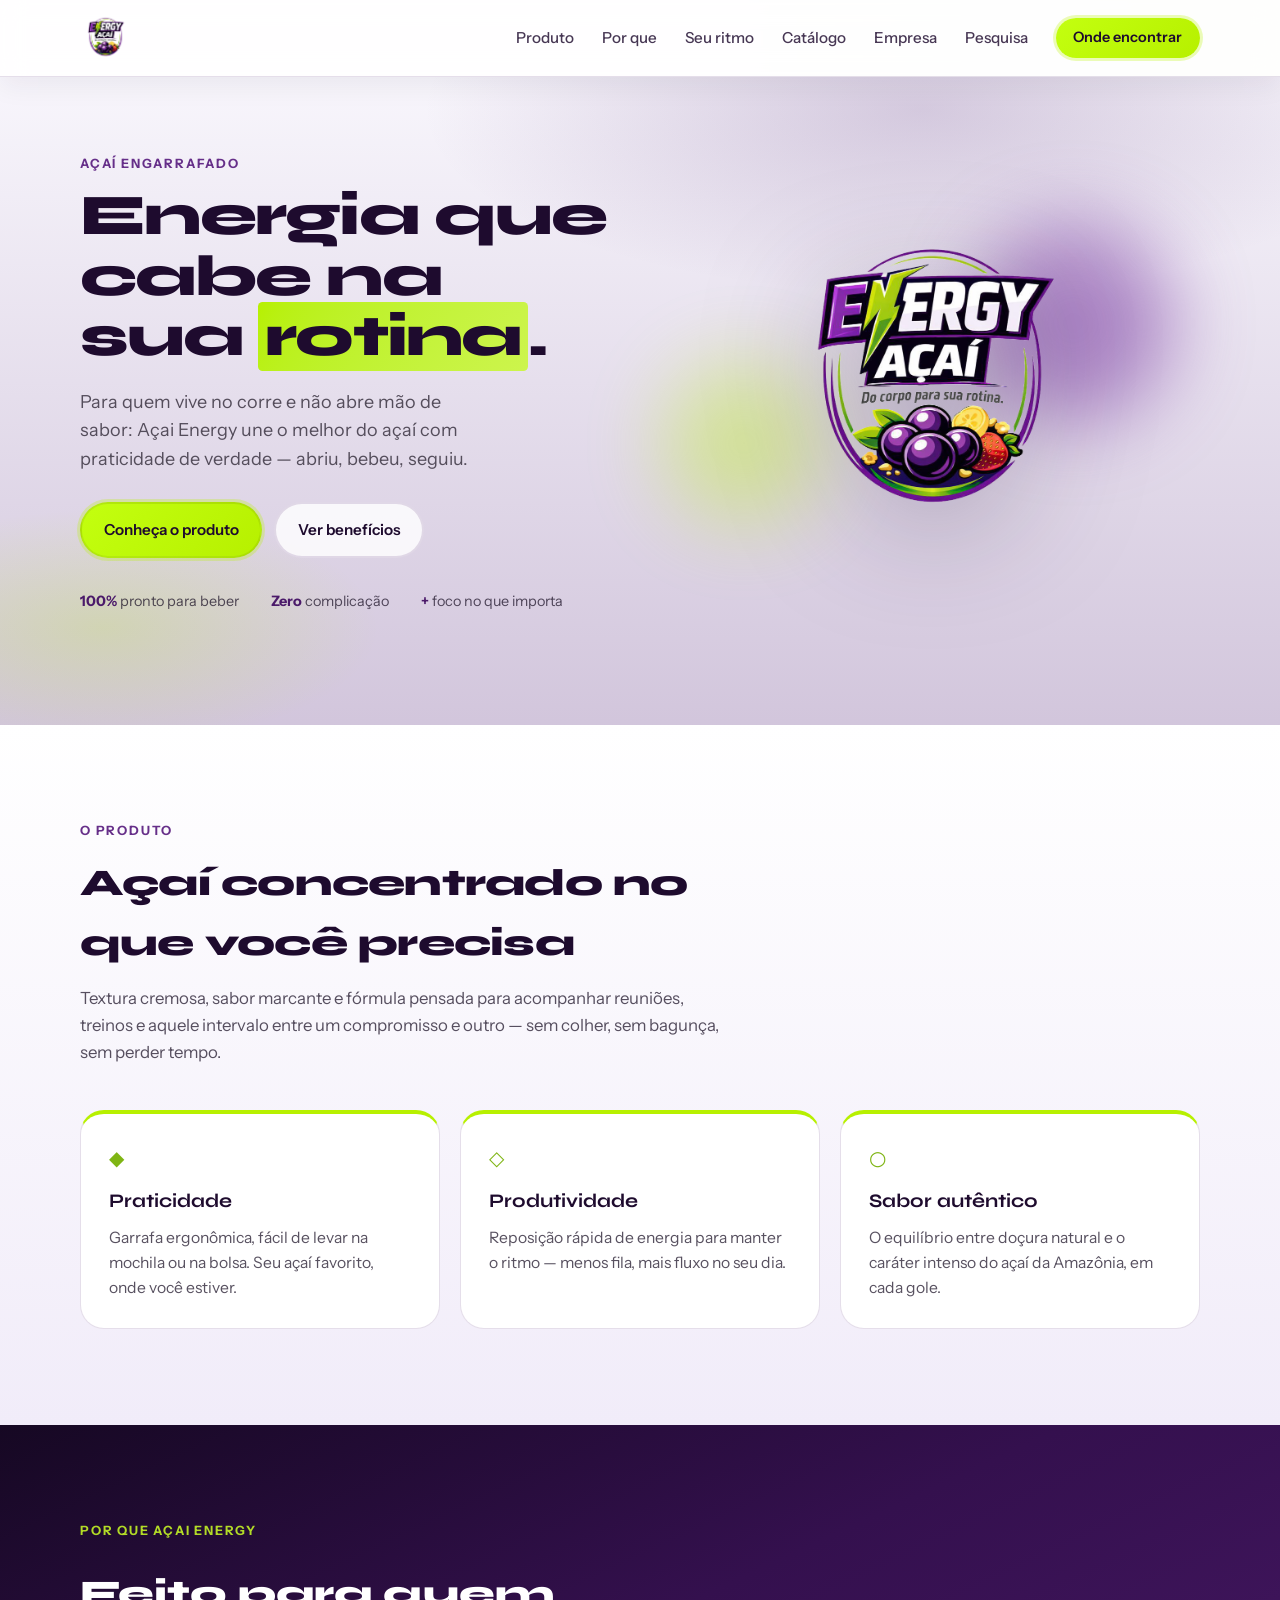
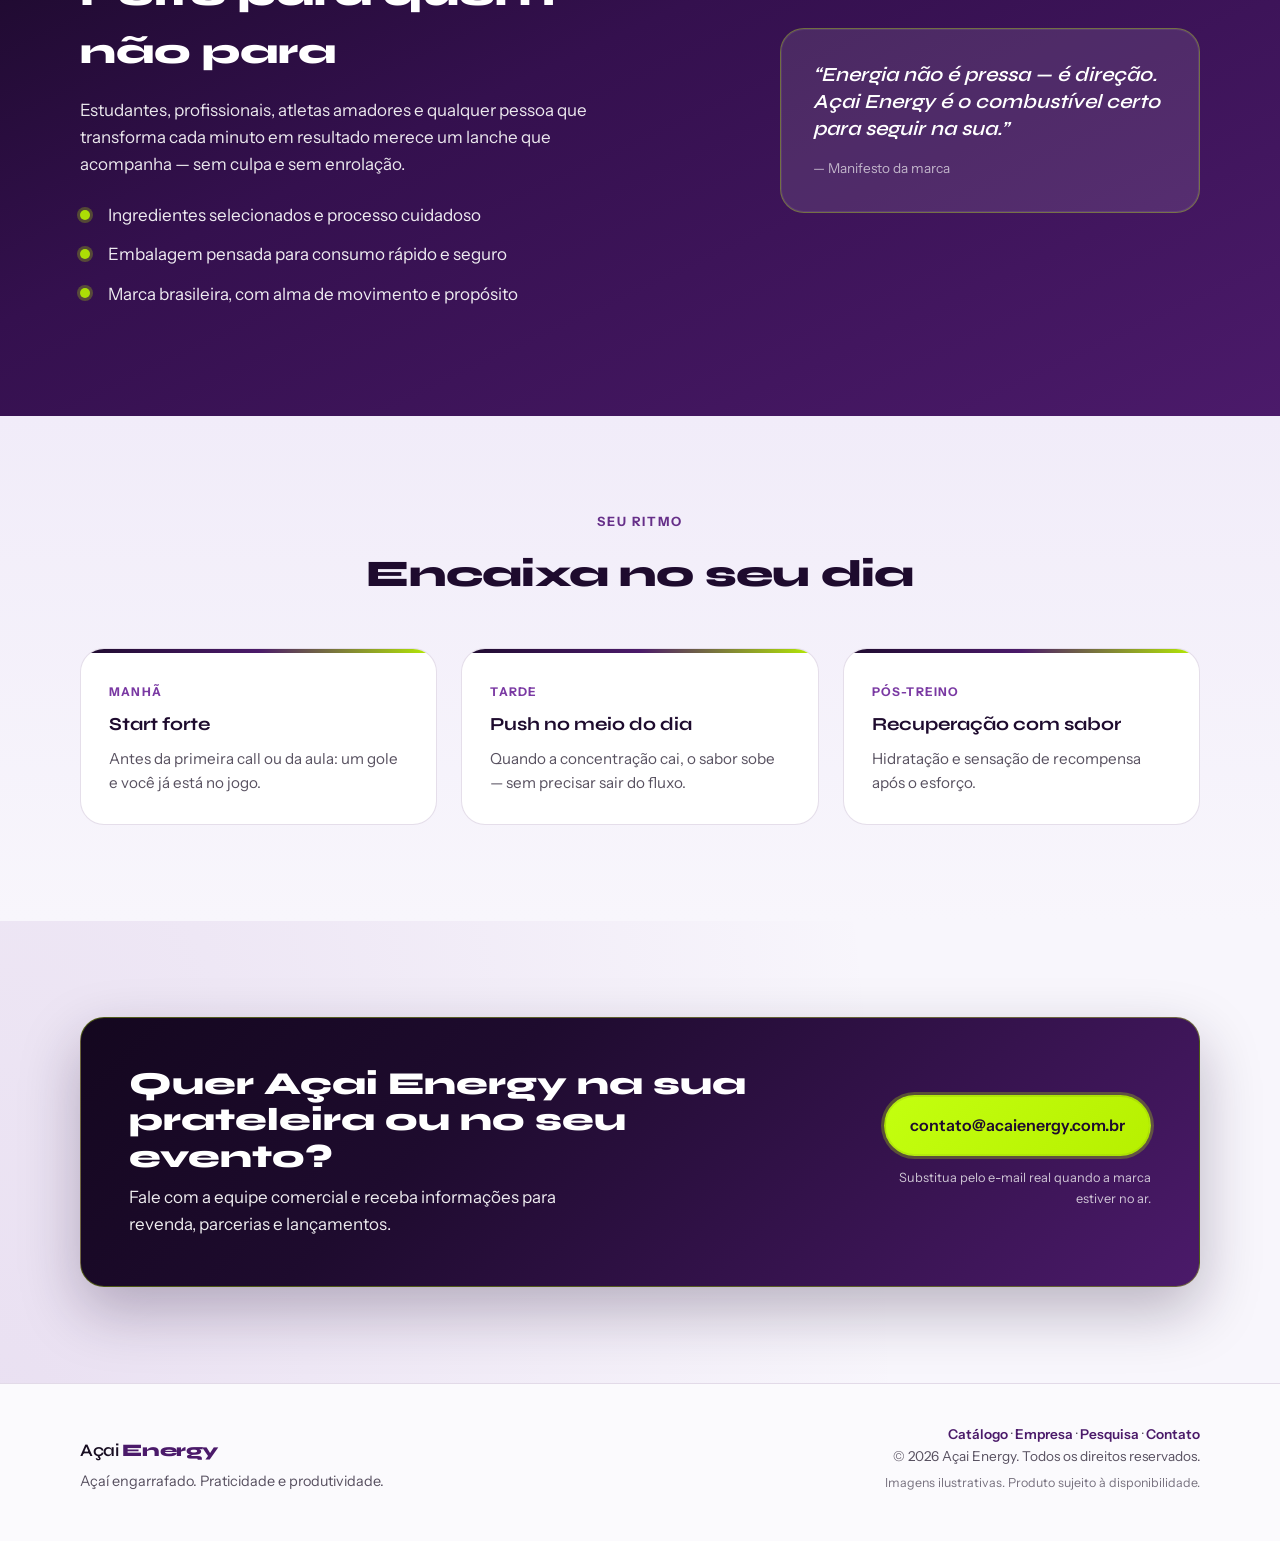
==== commit e0000d27: "alteração das pesquisas" ====
--- a/index.html
+++ b/index.html
@@ -31,7 +31,7 @@
         <a href="#ritmo">Seu ritmo</a>
         <a href="catalogo.html">Catálogo</a>
         <a href="empresa.html">Empresa</a>
-        <a href="pesquisas.html">Pesquisas</a>
+        <a href="pesquisas.html">Pesquisa</a>
         <a class="nav-cta" href="#contato">Onde encontrar</a>
       </nav>
       <button type="button" class="menu-toggle" aria-expanded="false" aria-label="Abrir menu">
@@ -177,7 +177,7 @@
         <p class="footer-tag">Açaí engarrafado. Praticidade e produtividade.</p>
       </div>
       <div class="footer-meta">
-        <p><a href="catalogo.html">Catálogo</a> · <a href="empresa.html">Empresa</a> · <a href="pesquisas.html">Pesquisas</a> · <a href="#contato">Contato</a></p>
+        <p><a href="catalogo.html">Catálogo</a> · <a href="empresa.html">Empresa</a> · <a href="pesquisas.html">Pesquisa</a> · <a href="#contato">Contato</a></p>
         <p>© <span id="year"></span> Açai Energy. Todos os direitos reservados.</p>
         <p class="footer-small">Imagens ilustrativas. Produto sujeito à disponibilidade.</p>
       </div>
--- a/css/styles.css
+++ b/css/styles.css
@@ -1073,6 +1073,44 @@
   margin-top: auto;
 }
 
+.survey-single-wrap {
+  max-width: 560px;
+  margin-inline: auto;
+}
+
+.survey-card--featured {
+  padding: 1.5rem 1.65rem;
+}
+
+.survey-card--featured h2 {
+  margin: 0;
+  font-family: var(--font-display);
+  font-size: clamp(1.25rem, 2.5vw, 1.5rem);
+  font-weight: 800;
+  letter-spacing: -0.02em;
+  color: var(--purple-deep);
+  line-height: 1.15;
+}
+
+.survey-topics {
+  margin: 0;
+  padding-left: 1.15rem;
+  color: color-mix(in srgb, var(--ink) 78%, white);
+  font-size: 0.95rem;
+  line-height: 1.55;
+}
+
+.survey-topics li + li {
+  margin-top: 0.35rem;
+}
+
+.survey-footnote {
+  margin: 0.75rem 0 0;
+  font-size: 0.85rem;
+  color: rgba(24, 14, 34, 0.65);
+  text-align: center;
+}
+
 @media (max-width: 900px) {
   .surveys-grid {
     grid-template-columns: 1fr;
